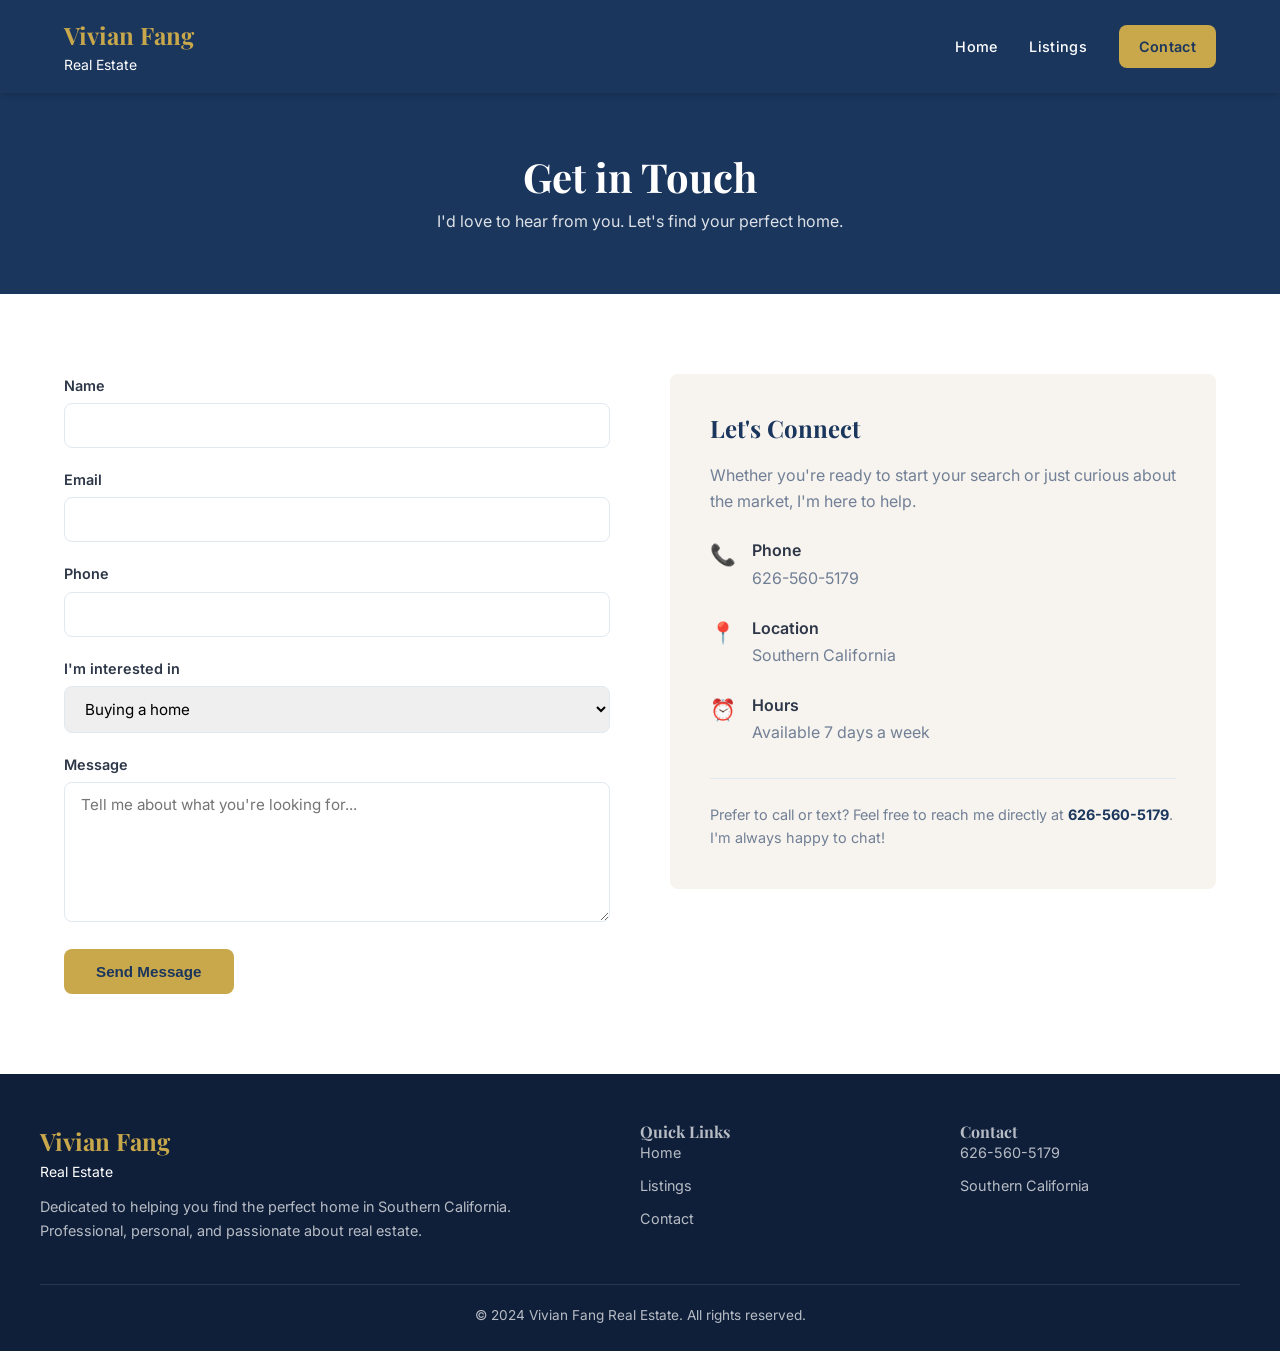
==== contact.html @ aeec4f27 "Initial commit - Vivian Fang real estate website" ====
<!DOCTYPE html>
<html lang="en">
<head>
  <meta charset="UTF-8">
  <meta name="viewport" content="width=device-width, initial-scale=1.0">
  <title>Contact | Vivian Fang Real Estate</title>
  <meta name="description" content="Get in touch with Vivian Fang for all your Southern California real estate needs.">
  <link rel="preconnect" href="https://fonts.googleapis.com">
  <link rel="preconnect" href="https://fonts.gstatic.com" crossorigin>
  <link href="https://fonts.googleapis.com/css2?family=Inter:wght@400;500;600;700&family=Playfair+Display:wght@400;700&display=swap" rel="stylesheet">
  <link rel="stylesheet" href="css/style.css">
</head>
<body>
  <header>
    <div class="header-inner">
      <a href="/" class="logo">
        Vivian Fang
        <span>Real Estate</span>
      </a>
      <button class="mobile-toggle" aria-label="Toggle menu">
        <span></span><span></span><span></span>
      </button>
      <nav>
        <a href="index.html">Home</a>
        <a href="listings.html">Listings</a>
        <a href="contact.html" class="nav-cta">Contact</a>
      </nav>
    </div>
  </header>

  <section class="page-hero">
    <h1>Get in Touch</h1>
    <p>I'd love to hear from you. Let's find your perfect home.</p>
  </section>

  <section>
    <div class="container">
      <div class="contact-page-grid">
        <div>
          <form id="contactForm">
            <div class="form-group">
              <label for="name">Name</label>
              <input type="text" id="name" name="name" required>
            </div>
            <div class="form-group">
              <label for="email">Email</label>
              <input type="email" id="email" name="email" required>
            </div>
            <div class="form-group">
              <label for="phone">Phone</label>
              <input type="tel" id="phone" name="phone">
            </div>
            <div class="form-group">
              <label for="interest">I'm interested in</label>
              <select id="interest" name="interest">
                <option value="buying">Buying a home</option>
                <option value="selling">Selling my home</option>
                <option value="both">Both buying & selling</option>
                <option value="investing">Real estate investing</option>
                <option value="other">Other</option>
              </select>
            </div>
            <div class="form-group">
              <label for="message">Message</label>
              <textarea id="message" name="message" rows="5" required placeholder="Tell me about what you're looking for..."></textarea>
            </div>
            <button type="submit" class="btn btn-primary">Send Message</button>
          </form>
        </div>
        <div>
          <div class="contact-info-card">
            <h3>Let's Connect</h3>
            <p style="color:var(--text-light);margin-bottom:24px;">Whether you're ready to start your search or just curious about the market, I'm here to help.</p>

            <div class="contact-info-item">
              <span class="icon">📞</span>
              <div>
                <div class="label">Phone</div>
                <div class="value"><a href="tel:6265605179">626-560-5179</a></div>
              </div>
            </div>

            <div class="contact-info-item">
              <span class="icon">📍</span>
              <div>
                <div class="label">Location</div>
                <div class="value">Southern California</div>
              </div>
            </div>

            <div class="contact-info-item">
              <span class="icon">⏰</span>
              <div>
                <div class="label">Hours</div>
                <div class="value">Available 7 days a week</div>
              </div>
            </div>

            <div style="margin-top:32px;padding-top:24px;border-top:1px solid #e2e8f0;">
              <p style="font-size:0.9rem;color:var(--text-light);">
                Prefer to call or text? Feel free to reach me directly at <strong style="color:var(--primary);">626-560-5179</strong>. I'm always happy to chat!
              </p>
            </div>
          </div>
        </div>
      </div>
    </div>
  </section>

  <footer>
    <div class="footer-grid">
      <div class="footer-brand">
        <div class="logo">
          Vivian Fang
          <span>Real Estate</span>
        </div>
        <p>Dedicated to helping you find the perfect home in Southern California. Professional, personal, and passionate about real estate.</p>
      </div>
      <div class="footer-links">
        <h4>Quick Links</h4>
        <a href="index.html">Home</a>
        <a href="listings.html">Listings</a>
        <a href="contact.html">Contact</a>
      </div>
      <div class="footer-links">
        <h4>Contact</h4>
        <a href="tel:6265605179">626-560-5179</a>
        <a href="#">Southern California</a>
      </div>
    </div>
    <div class="footer-bottom">
      &copy; 2024 Vivian Fang Real Estate. All rights reserved.
    </div>
  </footer>

  <script src="js/main.js"></script>
</body>
</html>
---- css/style.css ----
* {
  margin: 0;
  padding: 0;
  box-sizing: border-box;
}

:root {
  --primary: #1a365d;
  --primary-light: #2a4a7f;
  --accent: #c9a84c;
  --accent-light: #e8d28a;
  --cream: #f7f3ee;
  --white: #ffffff;
  --text: #2d3748;
  --text-light: #718096;
  --shadow: 0 4px 6px -1px rgba(0, 0, 0, 0.1), 0 2px 4px -1px rgba(0, 0, 0, 0.06);
  --shadow-lg: 0 10px 15px -3px rgba(0, 0, 0, 0.1), 0 4px 6px -2px rgba(0, 0, 0, 0.05);
  --radius: 8px;
  --max-width: 1200px;
}

html {
  scroll-behavior: smooth;
}

body {
  font-family: 'Inter', -apple-system, BlinkMacSystemFont, 'Segoe UI', sans-serif;
  color: var(--text);
  line-height: 1.6;
  background: var(--white);
}

h1, h2, h3, h4 {
  font-family: 'Playfair Display', Georgia, serif;
  font-weight: 700;
  line-height: 1.2;
}

a {
  text-decoration: none;
  color: inherit;
}

img {
  max-width: 100%;
  height: auto;
  display: block;
}

.container {
  max-width: var(--max-width);
  margin: 0 auto;
  padding: 0 24px;
}

/* Header / Nav */
header {
  background: var(--primary);
  color: var(--white);
  position: sticky;
  top: 0;
  z-index: 100;
  box-shadow: var(--shadow);
}

.header-inner {
  display: flex;
  justify-content: space-between;
  align-items: center;
  padding: 16px 24px;
  max-width: var(--max-width);
  margin: 0 auto;
}

.logo {
  font-family: 'Playfair Display', Georgia, serif;
  font-size: 1.5rem;
  font-weight: 700;
  color: var(--accent);
}

.logo span {
  color: var(--white);
  font-weight: 400;
  font-size: 0.875rem;
  display: block;
  font-family: 'Inter', sans-serif;
}

nav {
  display: flex;
  gap: 32px;
  align-items: center;
}

nav a {
  font-size: 0.9rem;
  font-weight: 500;
  transition: color 0.2s;
  letter-spacing: 0.3px;
}

nav a:hover {
  color: var(--accent);
}

.nav-cta {
  background: var(--accent);
  color: var(--primary) !important;
  padding: 10px 20px;
  border-radius: var(--radius);
  font-weight: 600;
  transition: background 0.2s;
}

.nav-cta:hover {
  background: var(--accent-light);
  color: var(--primary) !important;
}

.mobile-toggle {
  display: none;
  background: none;
  border: none;
  cursor: pointer;
  padding: 4px;
}

.mobile-toggle span {
  display: block;
  width: 24px;
  height: 2px;
  background: var(--white);
  margin: 5px 0;
  transition: 0.3s;
}

/* Hero */
.hero {
  background: linear-gradient(135deg, var(--primary) 0%, var(--primary-light) 100%);
  color: var(--white);
  padding: 100px 24px 80px;
  text-align: center;
  position: relative;
  overflow: hidden;
}

.hero::before {
  content: '';
  position: absolute;
  top: 0;
  left: 0;
  right: 0;
  bottom: 0;
  background: url('data:image/svg+xml,<svg xmlns="http://www.w3.org/2000/svg" viewBox="0 0 1440 320"><path fill="rgba(255,255,255,0.03)" d="M0,96L48,112C96,128,192,160,288,186.7C384,213,480,235,576,213.3C672,192,768,128,864,128C960,128,1056,192,1152,208C1248,224,1344,192,1392,176L1440,160L1440,320L1392,320C1344,320,1248,320,1152,320C1056,320,960,320,864,320C768,320,672,320,576,320C480,320,384,320,288,320C192,320,96,320,48,320L0,320Z"></path></svg>') no-repeat bottom;
  background-size: cover;
  opacity: 0.5;
}

.hero-content {
  position: relative;
  z-index: 1;
  max-width: 700px;
  margin: 0 auto;
}

.hero-badge {
  display: inline-block;
  background: rgba(201, 168, 76, 0.2);
  color: var(--accent-light);
  padding: 6px 16px;
  border-radius: 50px;
  font-size: 0.8rem;
  font-weight: 600;
  letter-spacing: 1px;
  text-transform: uppercase;
  margin-bottom: 20px;
  border: 1px solid rgba(201, 168, 76, 0.3);
}

.hero h1 {
  font-size: 3.2rem;
  margin-bottom: 16px;
  color: var(--white);
}

.hero p {
  font-size: 1.15rem;
  opacity: 0.9;
  margin-bottom: 32px;
  line-height: 1.7;
}

.hero-buttons {
  display: flex;
  gap: 16px;
  justify-content: center;
  flex-wrap: wrap;
}

.btn {
  display: inline-block;
  padding: 14px 32px;
  border-radius: var(--radius);
  font-weight: 600;
  font-size: 0.95rem;
  transition: all 0.2s;
  cursor: pointer;
  border: none;
}

.btn-primary {
  background: var(--accent);
  color: var(--primary);
}

.btn-primary:hover {
  background: var(--accent-light);
  transform: translateY(-1px);
}

.btn-outline {
  background: transparent;
  color: var(--white);
  border: 2px solid rgba(255, 255, 255, 0.3);
}

.btn-outline:hover {
  border-color: var(--white);
  background: rgba(255, 255, 255, 0.1);
  transform: translateY(-1px);
}

/* Sections */
section {
  padding: 80px 0;
}

.section-title {
  text-align: center;
  margin-bottom: 48px;
}

.section-title h2 {
  font-size: 2.2rem;
  color: var(--primary);
  margin-bottom: 12px;
}

.section-title p {
  color: var(--text-light);
  font-size: 1.05rem;
  max-width: 550px;
  margin: 0 auto;
}

/* About Section */
.about {
  background: var(--cream);
}

.about-grid {
  display: grid;
  grid-template-columns: 1fr 1fr;
  gap: 60px;
  align-items: center;
}

.about-image {
  background: var(--primary);
  border-radius: var(--radius);
  overflow: hidden;
  aspect-ratio: 1;
  display: flex;
  align-items: center;
  justify-content: center;
  color: var(--white);
  font-size: 1.2rem;
  min-height: 400px;
}

.about-image-placeholder {
  text-align: center;
  padding: 40px;
}

.about-image-placeholder .icon {
  font-size: 4rem;
  margin-bottom: 12px;
  opacity: 0.5;
}

.about-image-placeholder p {
  opacity: 0.6;
  font-size: 0.9rem;
}

.about-content h3 {
  font-size: 1.8rem;
  color: var(--primary);
  margin-bottom: 16px;
}

.about-content p {
  margin-bottom: 16px;
  color: var(--text-light);
  line-height: 1.8;
}

.stats {
  display: grid;
  grid-template-columns: repeat(3, 1fr);
  gap: 20px;
  margin-top: 32px;
}

.stat {
  text-align: center;
}

.stat-number {
  font-family: 'Playfair Display', Georgia, serif;
  font-size: 2rem;
  font-weight: 700;
  color: var(--accent);
  display: block;
}

.stat-label {
  font-size: 0.85rem;
  color: var(--text-light);
  margin-top: 4px;
}

/* Featured Listings */
.listings-grid {
  display: grid;
  grid-template-columns: repeat(3, 1fr);
  gap: 30px;
}

.listing-card {
  background: var(--white);
  border-radius: var(--radius);
  overflow: hidden;
  box-shadow: var(--shadow);
  transition: transform 0.2s, box-shadow 0.2s;
}

.listing-card:hover {
  transform: translateY(-4px);
  box-shadow: var(--shadow-lg);
}

.listing-image {
  height: 220px;
  background: var(--primary-light);
  display: flex;
  align-items: center;
  justify-content: center;
  color: var(--white);
  opacity: 0.8;
  font-size: 0.9rem;
}

.listing-info {
  padding: 20px;
}

.listing-price {
  font-family: 'Playfair Display', Georgia, serif;
  font-size: 1.4rem;
  font-weight: 700;
  color: var(--primary);
  margin-bottom: 8px;
}

.listing-address {
  font-size: 0.95rem;
  color: var(--text);
  margin-bottom: 4px;
}

.listing-details {
  display: flex;
  gap: 16px;
  margin: 12px 0;
  font-size: 0.85rem;
  color: var(--text-light);
}

.listing-details span {
  display: flex;
  align-items: center;
  gap: 4px;
}

.listing-link {
  color: var(--accent);
  font-weight: 600;
  font-size: 0.9rem;
  display: inline-block;
  margin-top: 8px;
}

.listing-link:hover {
  color: var(--primary);
}

.view-all {
  text-align: center;
  margin-top: 40px;
}

/* Testimonials */
.testimonials {
  background: var(--cream);
}

.testimonials-grid {
  display: grid;
  grid-template-columns: repeat(3, 1fr);
  gap: 30px;
}

.testimonial-card {
  background: var(--white);
  padding: 32px;
  border-radius: var(--radius);
  box-shadow: var(--shadow);
}

.testimonial-text {
  font-style: italic;
  color: var(--text-light);
  line-height: 1.8;
  margin-bottom: 20px;
}

.testimonial-author {
  font-weight: 600;
  color: var(--primary);
}

.testimonial-role {
  font-size: 0.85rem;
  color: var(--text-light);
}

/* Contact CTA Section */
.contact-cta {
  text-align: center;
  background: var(--primary);
  color: var(--white);
}

.contact-cta h2 {
  color: var(--white);
  font-size: 2.2rem;
  margin-bottom: 16px;
}

.contact-cta p {
  opacity: 0.9;
  margin-bottom: 32px;
  font-size: 1.05rem;
}

.contact-details {
  display: flex;
  justify-content: center;
  gap: 40px;
  flex-wrap: wrap;
  margin-top: 32px;
}

.contact-item {
  display: flex;
  align-items: center;
  gap: 10px;
  font-size: 1rem;
}

.contact-item .icon {
  font-size: 1.3rem;
}

/* Footer */
footer {
  background: #0f1f3a;
  color: rgba(255, 255, 255, 0.7);
  padding: 48px 24px 24px;
}

.footer-grid {
  display: grid;
  grid-template-columns: 2fr 1fr 1fr;
  gap: 40px;
  max-width: var(--max-width);
  margin: 0 auto;
}

.footer-brand .logo {
  margin-bottom: 12px;
}

.footer-brand p {
  font-size: 0.9rem;
  line-height: 1.7;
}

.footer h4 {
  color: var(--white);
  font-family: 'Inter', sans-serif;
  font-size: 0.9rem;
  text-transform: uppercase;
  letter-spacing: 1px;
  margin-bottom: 16px;
}

.footer-links a {
  display: block;
  font-size: 0.9rem;
  margin-bottom: 10px;
  transition: color 0.2s;
}

.footer-links a:hover {
  color: var(--accent);
}

.footer-bottom {
  border-top: 1px solid rgba(255, 255, 255, 0.1);
  margin-top: 40px;
  padding-top: 20px;
  text-align: center;
  font-size: 0.85rem;
  max-width: var(--max-width);
  margin-left: auto;
  margin-right: auto;
}

/* =========================================
   LISTINGS PAGE
   ========================================= */
.page-hero {
  background: var(--primary);
  color: var(--white);
  padding: 60px 24px;
  text-align: center;
}

.page-hero h1 {
  font-size: 2.5rem;
  color: var(--white);
  margin-bottom: 8px;
}

.page-hero p {
  opacity: 0.85;
}

.filter-bar {
  display: flex;
  gap: 16px;
  justify-content: center;
  flex-wrap: wrap;
  margin-bottom: 40px;
}

.filter-bar select,
.filter-bar input {
  padding: 10px 16px;
  border: 1px solid #e2e8f0;
  border-radius: var(--radius);
  font-size: 0.9rem;
  background: var(--white);
  color: var(--text);
  min-width: 180px;
}

/* Contact Form */
.contact-page-grid {
  display: grid;
  grid-template-columns: 1fr 1fr;
  gap: 60px;
}

.form-group {
  margin-bottom: 20px;
}

.form-group label {
  display: block;
  font-weight: 600;
  font-size: 0.9rem;
  margin-bottom: 6px;
  color: var(--text);
}

.form-group input,
.form-group textarea,
.form-group select {
  width: 100%;
  padding: 12px 16px;
  border: 1px solid #e2e8f0;
  border-radius: var(--radius);
  font-size: 0.95rem;
  font-family: 'Inter', sans-serif;
  transition: border-color 0.2s;
}

.form-group input:focus,
.form-group textarea:focus {
  outline: none;
  border-color: var(--accent);
  box-shadow: 0 0 0 3px rgba(201, 168, 76, 0.15);
}

.form-group textarea {
  height: 140px;
  resize: vertical;
}

.contact-info-card {
  background: var(--cream);
  padding: 40px;
  border-radius: var(--radius);
}

.contact-info-card h3 {
  font-size: 1.5rem;
  color: var(--primary);
  margin-bottom: 20px;
}

.contact-info-item {
  display: flex;
  gap: 16px;
  margin-bottom: 24px;
}

.contact-info-item .icon {
  font-size: 1.3rem;
  color: var(--accent);
  flex-shrink: 0;
}

.contact-info-item .label {
  font-weight: 600;
  color: var(--text);
  margin-bottom: 2px;
}

.contact-info-item .value {
  color: var(--text-light);
}

/* Detail page */
.detail-hero {
  position: relative;
  height: 400px;
  background: var(--primary-light);
  display: flex;
  align-items: flex-end;
  color: var(--white);
}

.detail-overlay {
  background: linear-gradient(transparent, rgba(0,0,0,0.7));
  padding: 40px 24px;
  width: 100%;
}

.detail-content {
  display: grid;
  grid-template-columns: 2fr 1fr;
  gap: 40px;
  padding: 60px 0;
}

.detail-description h2 {
  font-size: 1.5rem;
  color: var(--primary);
  margin-bottom: 16px;
}

.detail-description p {
  color: var(--text-light);
  line-height: 1.8;
  margin-bottom: 16px;
}

.detail-sidebar {
  background: var(--cream);
  padding: 32px;
  border-radius: var(--radius);
  position: sticky;
  top: 100px;
}

.detail-sidebar .price {
  font-family: 'Playfair Display', Georgia, serif;
  font-size: 2rem;
  color: var(--primary);
  margin-bottom: 16px;
}

.detail-sidebar .detail-meta {
  margin-bottom: 24px;
}

.detail-sidebar .detail-meta div {
  display: flex;
  justify-content: space-between;
  padding: 10px 0;
  border-bottom: 1px solid rgba(0,0,0,0.08);
  font-size: 0.95rem;
}

.detail-sidebar .detail-meta .label {
  color: var(--text-light);
}

.detail-sidebar .detail-meta .value {
  font-weight: 600;
}

/* Listing detail */
.listing-meta {
  display: grid;
  grid-template-columns: repeat(4, 1fr);
  gap: 20px;
  margin: 30px 0;
}

.listing-meta-item {
  text-align: center;
  padding: 20px;
  background: var(--cream);
  border-radius: var(--radius);
}

.listing-meta-item .number {
  font-family: 'Playfair Display', Georgia, serif;
  font-size: 1.8rem;
  font-weight: 700;
  color: var(--primary);
  display: block;
}

.listing-meta-item .label {
  font-size: 0.85rem;
  color: var(--text-light);
  margin-top: 4px;
}

/* =========================================
   RESPONSIVE
   ========================================= */
@media (max-width: 900px) {
  .about-grid,
  .contact-page-grid,
  .footer-grid {
    grid-template-columns: 1fr;
    gap: 40px;
  }

  .listings-grid,
  .testimonials-grid {
    grid-template-columns: repeat(2, 1fr);
  }

  .detail-content {
    grid-template-columns: 1fr;
  }

  .hero h1 {
    font-size: 2.4rem;
  }

  .stats {
    grid-template-columns: repeat(3, 1fr);
  }
}

@media (max-width: 640px) {
  .mobile-toggle {
    display: block;
  }

  nav {
    display: none;
    flex-direction: column;
    position: absolute;
    top: 100%;
    left: 0;
    right: 0;
    background: var(--primary);
    padding: 20px;
    gap: 16px;
    box-shadow: var(--shadow-lg);
  }

  nav.open {
    display: flex;
  }

  .listings-grid,
  .testimonials-grid {
    grid-template-columns: 1fr;
  }

  .hero {
    padding: 60px 20px 50px;
  }

  .hero h1 {
    font-size: 1.8rem;
  }

  section {
    padding: 50px 0;
  }

  .section-title h2 {
    font-size: 1.6rem;
  }

  .listing-meta {
    grid-template-columns: repeat(2, 1fr);
  }

  .stats {
    grid-template-columns: repeat(3, 1fr);
    gap: 12px;
  }

  .stat-number {
    font-size: 1.5rem;
  }

  .contact-details {
    flex-direction: column;
    align-items: center;
    gap: 20px;
  }

  .detail-hero {
    height: 280px;
  }
}
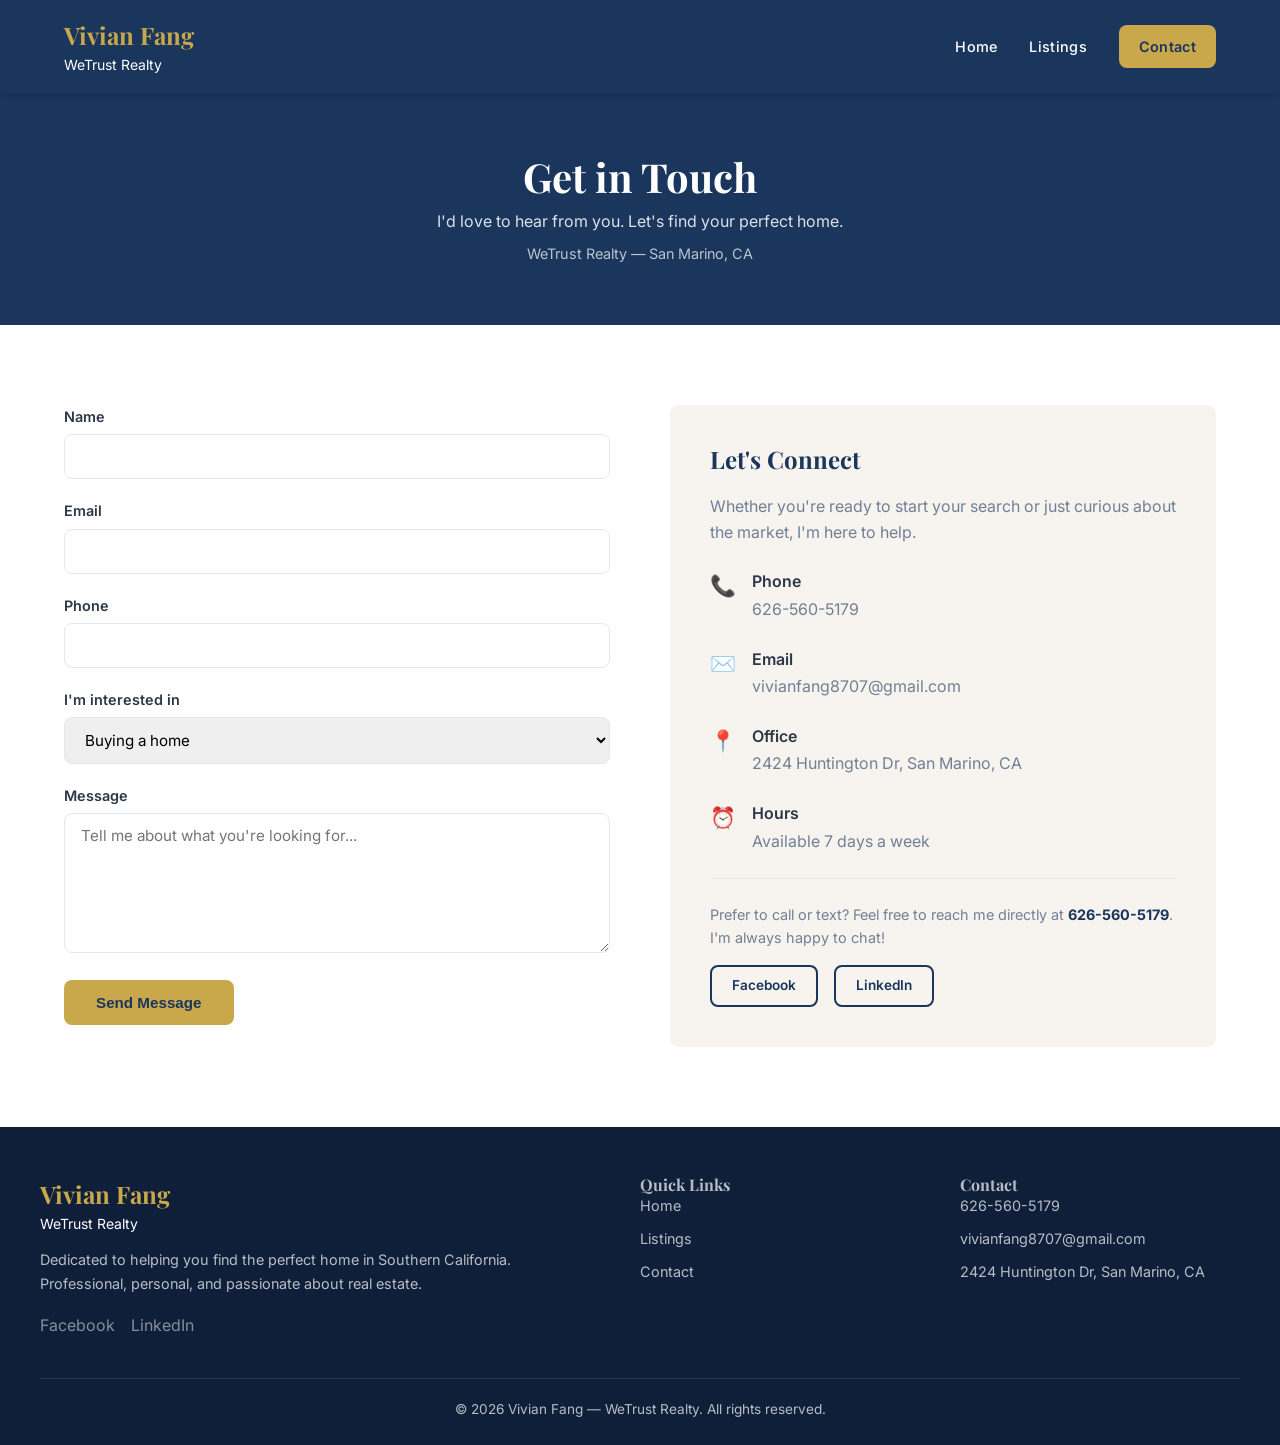
==== commit e398bc96: "Update site with real info from Zillow profile" ====
--- a/contact.html
+++ b/contact.html
@@ -13,9 +13,9 @@
 <body>
   <header>
     <div class="header-inner">
-      <a href="/" class="logo">
+      <a href="index.html" class="logo">
         Vivian Fang
-        <span>Real Estate</span>
+        <span>WeTrust Realty</span>
       </a>
       <button class="mobile-toggle" aria-label="Toggle menu">
         <span></span><span></span><span></span>
@@ -31,6 +31,7 @@
   <section class="page-hero">
     <h1>Get in Touch</h1>
     <p>I'd love to hear from you. Let's find your perfect home.</p>
+    <p style="opacity:0.7;margin-top:8px;font-size:0.9rem;">WeTrust Realty &mdash; San Marino, CA</p>
   </section>
 
   <section>
@@ -81,10 +82,18 @@
             </div>
 
             <div class="contact-info-item">
+              <span class="icon">✉️</span>
+              <div>
+                <div class="label">Email</div>
+                <div class="value"><a href="mailto:vivianfang8707@gmail.com">vivianfang8707@gmail.com</a></div>
+              </div>
+            </div>
+
+            <div class="contact-info-item">
               <span class="icon">📍</span>
               <div>
-                <div class="label">Location</div>
-                <div class="value">Southern California</div>
+                <div class="label">Office</div>
+                <div class="value">2424 Huntington Dr, San Marino, CA</div>
               </div>
             </div>
 
@@ -96,10 +105,14 @@
               </div>
             </div>
 
-            <div style="margin-top:32px;padding-top:24px;border-top:1px solid #e2e8f0;">
-              <p style="font-size:0.9rem;color:var(--text-light);">
+            <div style="margin-top:24px;padding-top:24px;border-top:1px solid #e2e8f0;">
+              <p style="font-size:0.9rem;color:var(--text-light);margin-bottom:12px;">
                 Prefer to call or text? Feel free to reach me directly at <strong style="color:var(--primary);">626-560-5179</strong>. I'm always happy to chat!
               </p>
+              <div style="display:flex;gap:16px;margin-top:16px;">
+                <a href="https://www.facebook.com/yanyi.fang.9" target="_blank" class="btn btn-outline" style="border-color:var(--primary);color:var(--primary);padding:8px 20px;font-size:0.85rem;">Facebook</a>
+                <a href="https://www.linkedin.com/in/yanyi-vivian-fang-7b133a32/" target="_blank" class="btn btn-outline" style="border-color:var(--primary);color:var(--primary);padding:8px 20px;font-size:0.85rem;">LinkedIn</a>
+              </div>
             </div>
           </div>
         </div>
@@ -112,9 +125,13 @@
       <div class="footer-brand">
         <div class="logo">
           Vivian Fang
-          <span>Real Estate</span>
+          <span>WeTrust Realty</span>
         </div>
         <p>Dedicated to helping you find the perfect home in Southern California. Professional, personal, and passionate about real estate.</p>
+        <div style="display:flex;gap:16px;margin-top:16px;">
+          <a href="https://www.facebook.com/yanyi.fang.9" target="_blank" style="opacity:0.7;transition:opacity 0.2s;" onmouseover="this.style.opacity='1'" onmouseout="this.style.opacity='0.7'">Facebook</a>
+          <a href="https://www.linkedin.com/in/yanyi-vivian-fang-7b133a32/" target="_blank" style="opacity:0.7;transition:opacity 0.2s;" onmouseover="this.style.opacity='1'" onmouseout="this.style.opacity='0.7'">LinkedIn</a>
+        </div>
       </div>
       <div class="footer-links">
         <h4>Quick Links</h4>
@@ -125,11 +142,12 @@
       <div class="footer-links">
         <h4>Contact</h4>
         <a href="tel:6265605179">626-560-5179</a>
-        <a href="#">Southern California</a>
+        <a href="mailto:vivianfang8707@gmail.com">vivianfang8707@gmail.com</a>
+        <a href="#">2424 Huntington Dr, San Marino, CA</a>
       </div>
     </div>
     <div class="footer-bottom">
-      &copy; 2024 Vivian Fang Real Estate. All rights reserved.
+      &copy; 2026 Vivian Fang &mdash; WeTrust Realty. All rights reserved.
     </div>
   </footer>
 
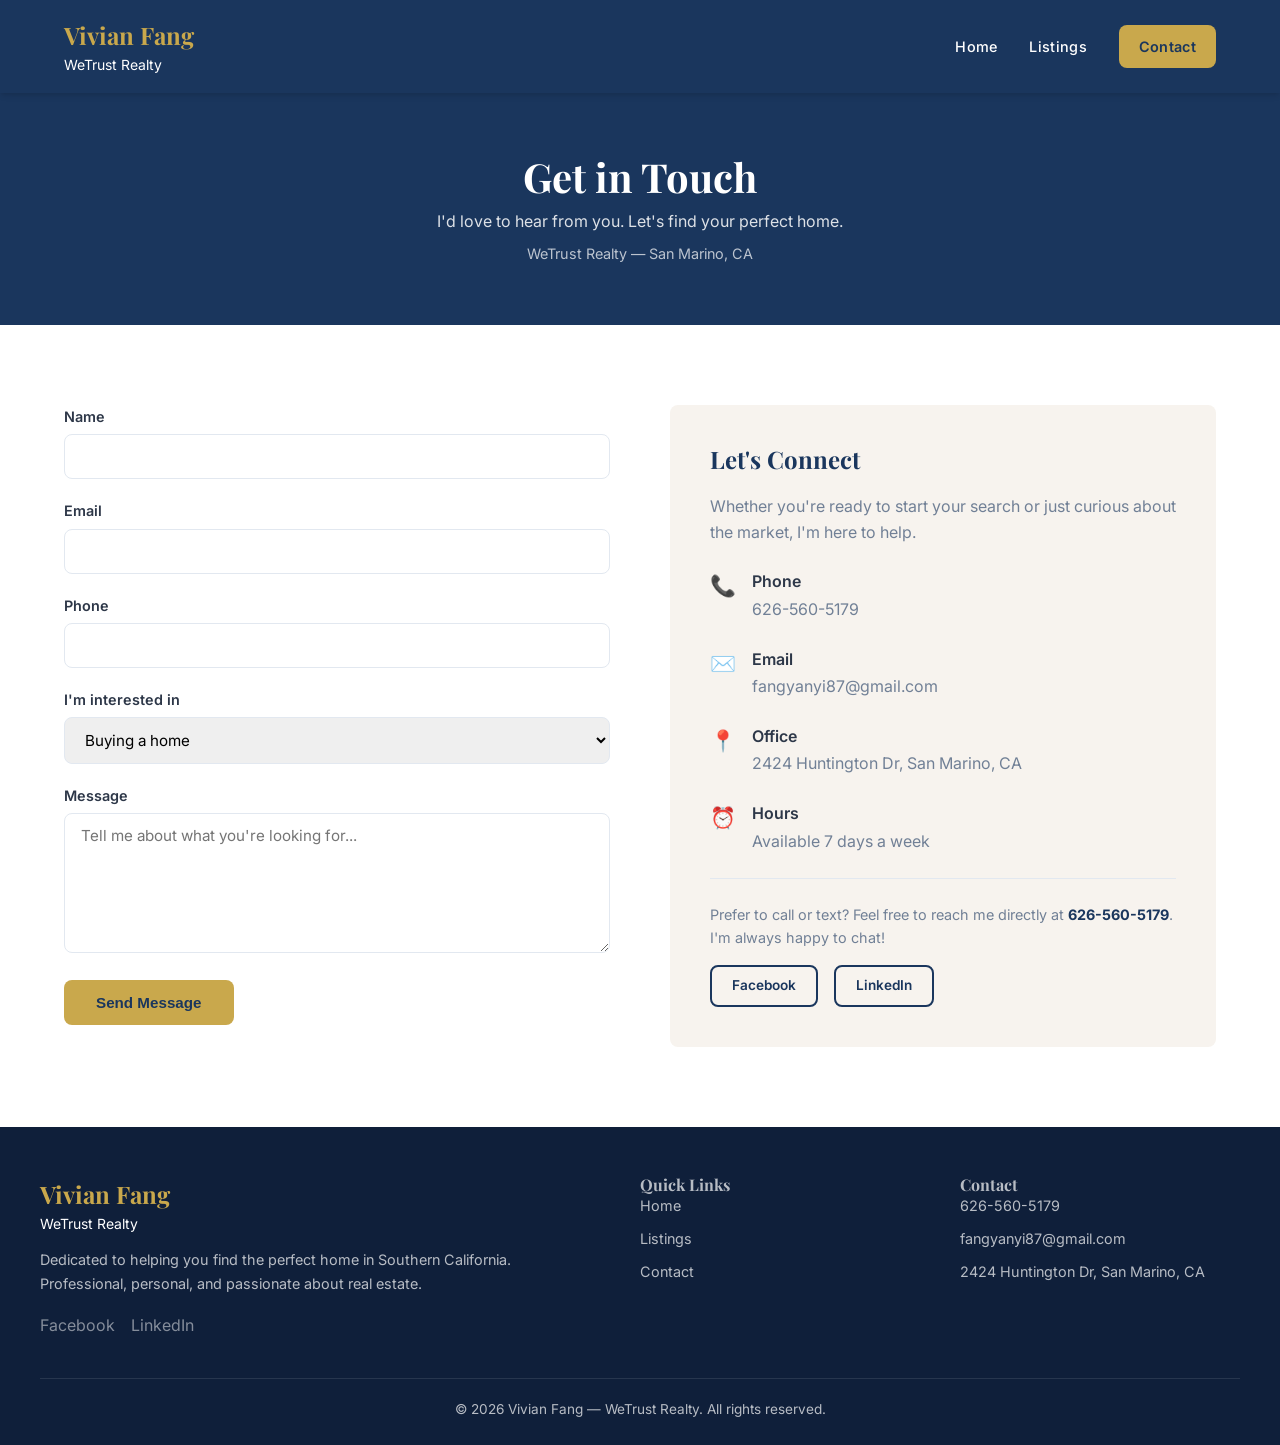
==== commit ee52fcf1: "Update email to fangyanyi87@gmail.com" ====
--- a/contact.html
+++ b/contact.html
@@ -85,7 +85,7 @@
               <span class="icon">✉️</span>
               <div>
                 <div class="label">Email</div>
-                <div class="value"><a href="mailto:vivianfang8707@gmail.com">vivianfang8707@gmail.com</a></div>
+                <div class="value"><a href="mailto:fangyanyi87@gmail.com">fangyanyi87@gmail.com</a></div>
               </div>
             </div>
 
@@ -142,7 +142,7 @@
       <div class="footer-links">
         <h4>Contact</h4>
         <a href="tel:6265605179">626-560-5179</a>
-        <a href="mailto:vivianfang8707@gmail.com">vivianfang8707@gmail.com</a>
+        <a href="mailto:fangyanyi87@gmail.com">fangyanyi87@gmail.com</a>
         <a href="#">2424 Huntington Dr, San Marino, CA</a>
       </div>
     </div>
